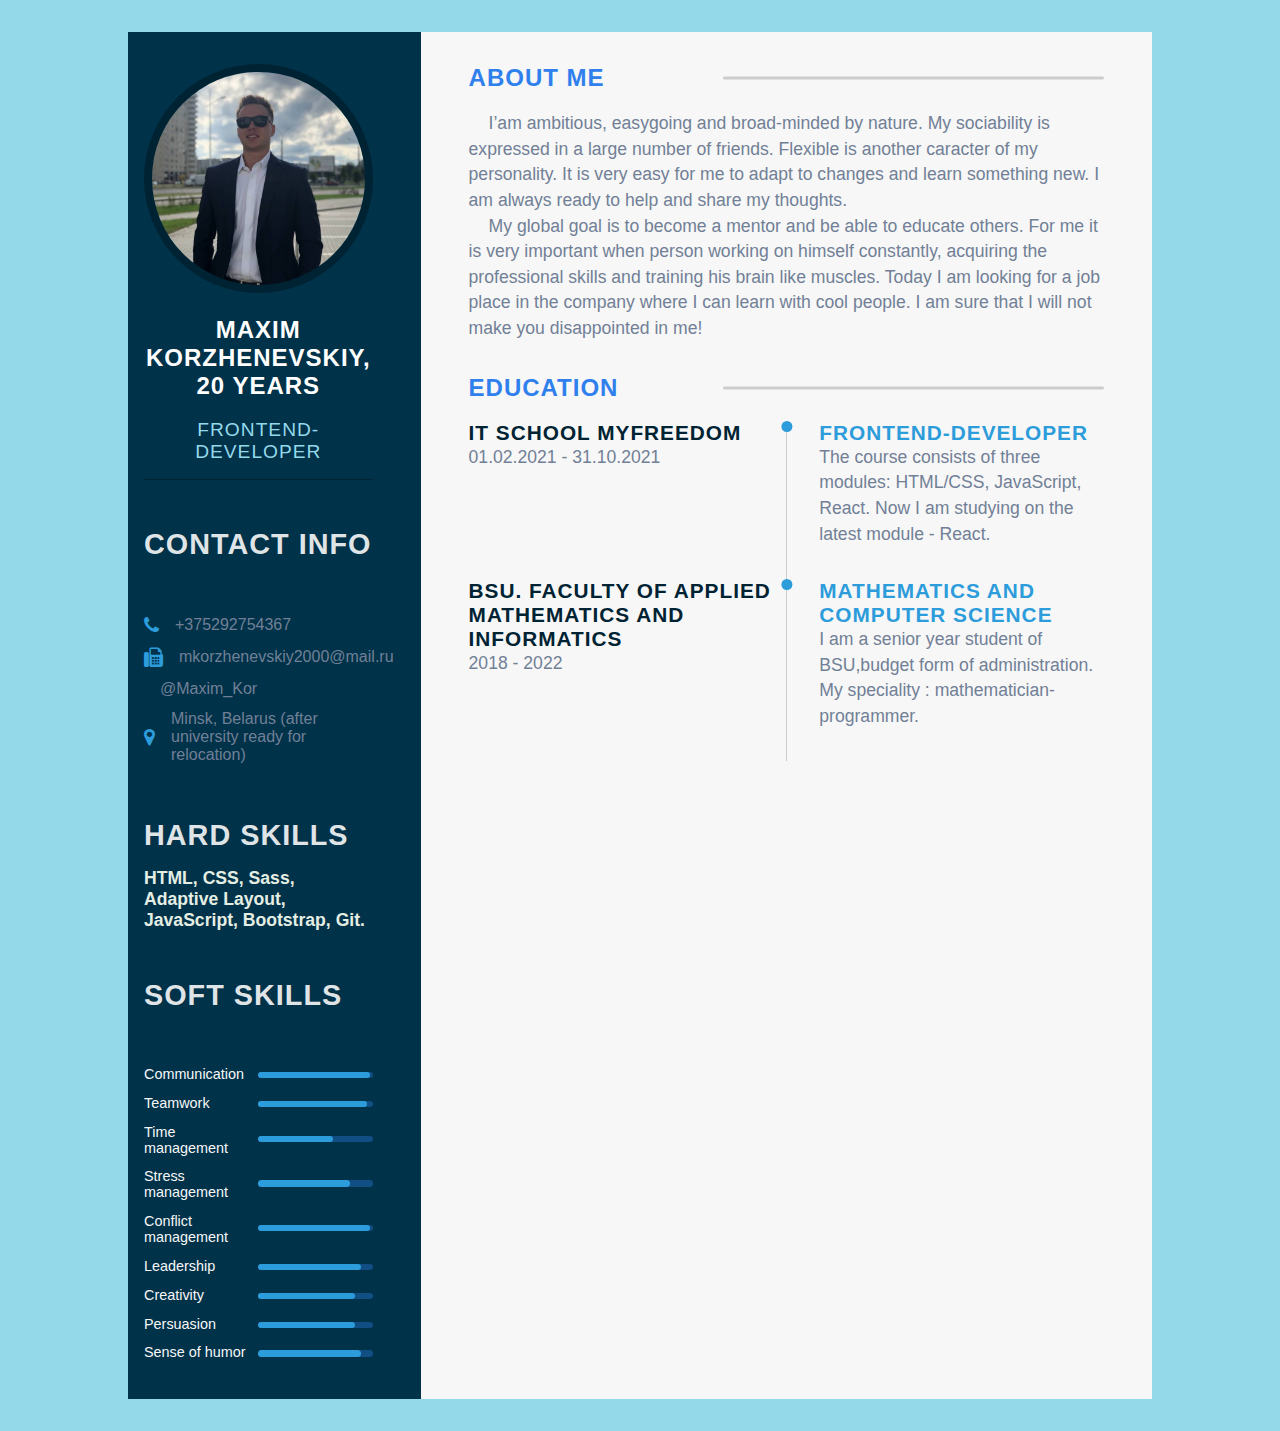
==== cv-in-html-format/index.html @ effa3423 "move-to-this-folder" ====
<!DOCTYPE html>
<html lang="en">

<head>
    <meta charset="UTF-8">
    <meta http-equiv="X-UA-Compatible" content="IE=edge">
    <meta name="viewport" content="width=device-width, initial-scale=1.0">
    <title>CV</title>
    <link rel="preconnect" href="https://fonts.gstatic.com">
    <link rel="stylesheet" href="style.css">
    <link rel="stylesheet" href="https://use.fontawesome.com/releases/v5.15.4/css/all.css" integrity="sha384-DyZ88mC6Up2uqS4h/KRgHuoeGwBcD4Ng9SiP4dIRy0EXTlnuz47vAwmeGwVChigm" crossorigin="anonymous">
    <link rel="stylesheet" href="https://cdnjs.cloudflare.com/ajax/libs/font-awesome/4.7.0/css/font-awesome.min.css">
</head>

<body>
    <main class="main-content">
        <section class="left-section">
            <div class="left-content">
                <div class="profile">
                    <div class="image">
                        <img src="./avatar.jpg" alt="">
                    </div>
                    <h2 class="name">Maxim Korzhenevskiy, 20 years</h2>
                    <p class="career">Frontend-developer</p>
                </div>
                <div class="contact-info">
                    <h3 class="main-title">Contact Info</h3>
                    <ul>
                        <li>
                            <i class="fa fa-phone"></i> +375292754367
                        </li>
                        <li>
                            <i class="fa fa-fax"></i> mkorzhenevskiy2000@mail.ru
                        </li>
                        <li>
                            <i class="fab fa-telegram-plane"></i>@Maxim_Kor
                        </li>
                        <li>
                            <i class="fa fa-map-marker"></i> Minsk, Belarus (after university ready for relocation)
                        </li>
                    </ul>
                </div>
                <div class="skills-section">
                    <div>
                        <h3 class="main-title">Hard Skills</h3>
                        <p class="hard-skill-text">HTML, CSS, Sass, Adaptive Layout, JavaScript, Bootstrap, Git.</p>
                    </div>
                    <div>
                        <h3 class="main-title">Soft Skills</h3>
                        <ul>
                            <li>
                                <p class="soft-skill-title">Communication</p>
                                <div class="progress-bar">
                                    <div class="progress cm-progress"></div>
                                </div>
                            </li>

                            <li>
                                <p class="soft-skill-title">Teamwork</p>
                                <div class="progress-bar">
                                    <div class="progress tw-progress"></div>
                                </div>
                            </li>
                            <li>
                                <p class="soft-skill-title">Time management</p>
                                <div class="progress-bar">
                                    <div class="progress tm-progress"></div>
                                </div>
                            </li>
                            <li>
                                <p class="soft-skill-title">Stress management</p>
                                <div class="progress-bar">
                                    <div class="progress sm-progress"></div>
                                </div>
                            </li>
                            <li>
                                <p class="soft-skill-title">Conflict management</p>
                                <div class="progress-bar">
                                    <div class="progress cnflm-progress"></div>
                                </div>
                            </li>
                            <li>
                                <p class="soft-skill-title">Leadership</p>
                                <div class="progress-bar">
                                    <div class="progress ls-progress"></div>
                                </div>
                            </li>
                            <li>
                                <p class="soft-skill-title">Creativity</p>
                                <div class="progress-bar">
                                    <div class="progress crtvt-progress"></div>
                                </div>
                            </li>
                            <li>
                                <p class="soft-skill-title">Persuasion</p>
                                <div class="progress-bar">
                                    <div class="progress prsn-progress"></div>
                                </div>
                            </li>
                            <li>
                                <p class="soft-skill-title">Sense of humor</p>
                                <div class="progress-bar">
                                    <div class="progress humor-progress"></div>
                                </div>
                            </li>
                        </ul>
                    </div>
                </div>
            </div>
        </section>
        <section class="right-section">
            <div class="right-main-content">
                <section class="about sect">
                    <h2 class="right-title">About Me</h2>
                    <p class="para-about">
                        I’am ambitious, easygoing and broad-minded by nature. My sociability is expressed in a large number of friends. Flexible is another caracter of my personality. It is very easy for me to adapt to changes and learn something new. I am always ready to help
                        and share my thoughts.
                        <p class="para-about">My global goal is to become a mentor and be able to educate others. For me it is very important when person working on himself constantly, acquiring the professional skills and training his brain like muscles. Today I am looking
                            for a job place in the company where I can learn with cool people. I am sure that I will not make you disappointed in me!</p>
                    </p>
                </section>
                <section class="education sect">
                    <h2 class="right-title">education</h2>
                    <div class="timeline">
                        <div class="left-tl-content">
                            <h5 class="tl-title">IT School Myfreedom</h5>
                            <p class="para">01.02.2021 - 31.10.2021</p>
                        </div>
                        <div class="right-tl-content">
                            <div class="tl-content">
                                <h5 class="tl-title-2">Frontend-developer</h5>
                                <p class="para">
                                    The course consists of three modules: HTML/CSS, JavaScript, React. Now I am studying on the latest module - React.
                                </p>
                            </div>
                        </div>
                    </div>
                    <div class="timeline">
                        <div class="left-tl-content">
                            <h5 class="tl-title">BSU. Faculty of Applied Mathematics and Informatics</h5>
                            <p class="para">2018 - 2022</p>
                        </div>
                        <div class="right-tl-content">
                            <div class="tl-content">
                                <h5 class="tl-title-2">mathematics and computer science</h5>
                                <p class="para">
                                    I am a senior year student of BSU,budget form of administration. My speciality : mathematician-programmer.
                                </p>
                            </div>
                        </div>
                    </div>
                </section>
            </div>
        </section>
    </main>
</body>

</html>
---- cv-in-html-format/style.css ----
* {
    padding: 0;
    margin: 0;
    box-sizing: border-box;
    list-style: none;
    font-family: 'Nunito', sans-serif;
}

body {
    background-color: #94D9EA;
}

.main-content {
    min-height: 100vh;
    width: 80%;
    margin: 2rem auto;
    display: grid;
    grid-template-columns: repeat(7, 1fr);
}

.left-section {
    grid-column: span 2;
    height: 100%;
    background-color: #00324A;
}

.right-section {
    grid-column: span 5;
    background-color: #f7f7f7;
    height: 100%;
}

.left-content {
    padding: 2rem 3rem 2rem 1rem;
}

.profile {
    width: 100%;
    border-bottom: 1px solid #002333;
}

.image {
    width: 100%;
    text-align: center;
}

.profile img {
    width: 100%;
    border-radius: 50%;
    border: 8px solid #002333;
}

.name {
    font-size: 1.5rem;
    color: white;
    text-align: center;
    text-transform: uppercase;
    letter-spacing: 1px;
    padding: 1.2rem 0;
}

.career {
    font-size: 1.2rem;
    color: #94D9EA;
    text-align: center;
    text-transform: uppercase;
    letter-spacing: 1px;
    padding-bottom: 1rem;
}

.main-title {
    font-size: 1.8rem;
    text-transform: uppercase;
    letter-spacing: 1px;
    color: #f7f7f7ec;
    padding: 3rem 0 1rem;
}

.contact-info ul {
    padding-top: 2rem;
}

.contact-info ul li {
    padding: .4rem 0;
    display: flex;
    align-items: center;
    color: #718096;
}

.contact-info ul li i {
    padding-right: 1rem;
    font-size: 1.2rem;
    color: #2D9CDB;
}

.skills-section ul {
    padding-top: 2rem;
}

.skills-section ul li {
    display: grid;
    grid-template-columns: repeat(2, 1fr);
    padding: .4rem 0;
}

.hard-skill-text {
    color: #e5eee3;
    font-size: 1.1rem;
    font-weight: bold;
}

.progress-bar {
    width: 100%;
    height: .4rem;
    background-color: #2f81ed5b;
    position: relative;
    top: 37%;
    border-radius: 12px;
}

.progress {
    height: 100%;
    position: absolute;
    left: 0;
    background-color: #2D9CDB;
    border-radius: 12px;
}

.soft-skill-title {
    color: #f7f7f7;
    font-size: 0.9rem;
}

.cm-progress {
    width: 98%;
}

.tw-progress {
    width: 95%;
}

.tm-progress {
    width: 65%;
}

.sm-progress {
    width: 80%;
}

.cnflm-progress {
    width: 95%;
}

.ls-progress {
    width: 90%;
}

.cnflm-progress {
    width: 98%;
}

.crtvt-progress {
    width: 85%;
}

.humor-progress {
    width: 90%;
}

.prsn-progress {
    width: 85%;
}

.right-main-content {
    padding: 2rem 3rem;
}

.right-title {
    letter-spacing: 1px;
    text-transform: uppercase;
    color: #2F80ED;
    margin-bottom: 1.2rem;
    position: relative;
}

.right-title::after {
    content: "";
    position: absolute;
    width: 60%;
    height: .2rem;
    background-color: #ccc;
    border-radius: 12px;
    right: 0;
    top: 50%;
    transform: translateY(-50%);
}

.para {
    line-height: 1.6rem;
    color: #718096;
    font-size: 1.1rem;
}

.para-about {
    text-indent: 20px;
    line-height: 1.6rem;
    color: #718096;
    font-size: 1.1rem;
}

.sect {
    padding-bottom: 2rem;
}

.timeline {
    display: grid;
    grid-template-columns: repeat(2, 1fr);
}

.tl-title {
    letter-spacing: 1px;
    font-size: 1.3rem;
    color: #002333;
    text-transform: uppercase;
}

.tl-title-2 {
    letter-spacing: 1px;
    font-size: 1.3rem;
    color: #2D9CDB;
    text-transform: uppercase;
}

.tl-content {
    border-left: 1px solid #ccc;
    padding-left: 2rem;
    position: relative;
    padding-bottom: 2rem;
}

.tl-title-2::before {
    content: "";
    position: absolute;
    width: .7rem;
    height: .7rem;
    background-color: #2D9CDB;
    border-radius: 50%;
    transform: translateX(-50%);
    left: 0;
}


/*Media Querries*/

@media screen and (max-width:823px) {
    .right-title::after {
        width: 40%;
    }
}

@media screen and (max-width:681px) {
    .right-title::after {
        width: 30%;
    }
}

@media screen and (max-width:780px) {
    .timeline {
        grid-template-columns: repeat(1, 1fr);
    }
}

@media screen and (max-width:780px) {
    .left-section {
        grid-column: span 3;
    }
    .right-section {
        grid-column: span 4;
    }
}

@media screen and (max-width:1200px) {
    .main-content {
        grid-template-columns: repeat(1, 1fr);
    }
    .profile img {
        width: 40%;
    }
}

@media screen and (max-width:700px) {
    .profile img {
        width: 60%;
    }
}

@media screen and (max-width:390px) {
    .name {
        font-size: 1.5rem;
    }
}
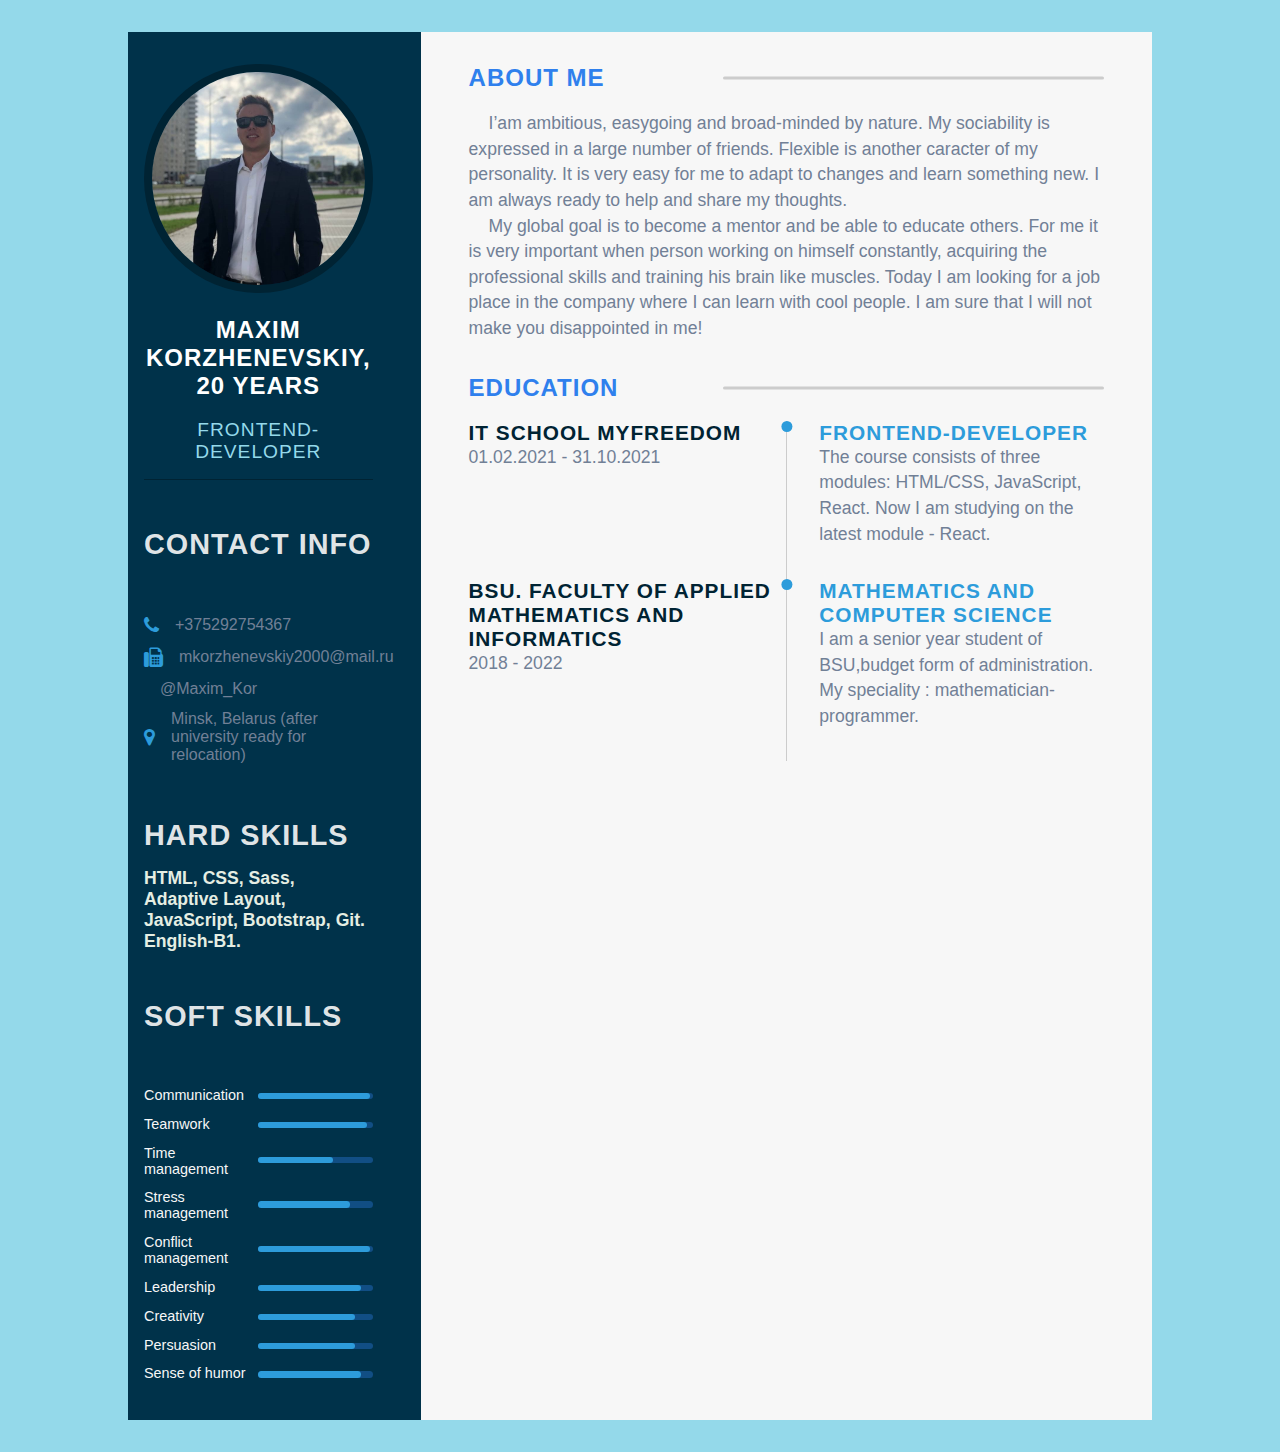
==== commit 3fc1b586: "add-english-level" ====
--- a/cv-in-html-format/index.html
+++ b/cv-in-html-format/index.html
@@ -43,7 +43,7 @@
                 <div class="skills-section">
                     <div>
                         <h3 class="main-title">Hard Skills</h3>
-                        <p class="hard-skill-text">HTML, CSS, Sass, Adaptive Layout, JavaScript, Bootstrap, Git.</p>
+                        <p class="hard-skill-text">HTML, CSS, Sass, Adaptive Layout, JavaScript, Bootstrap, Git. English-B1.</p>
                     </div>
                     <div>
                         <h3 class="main-title">Soft Skills</h3>
